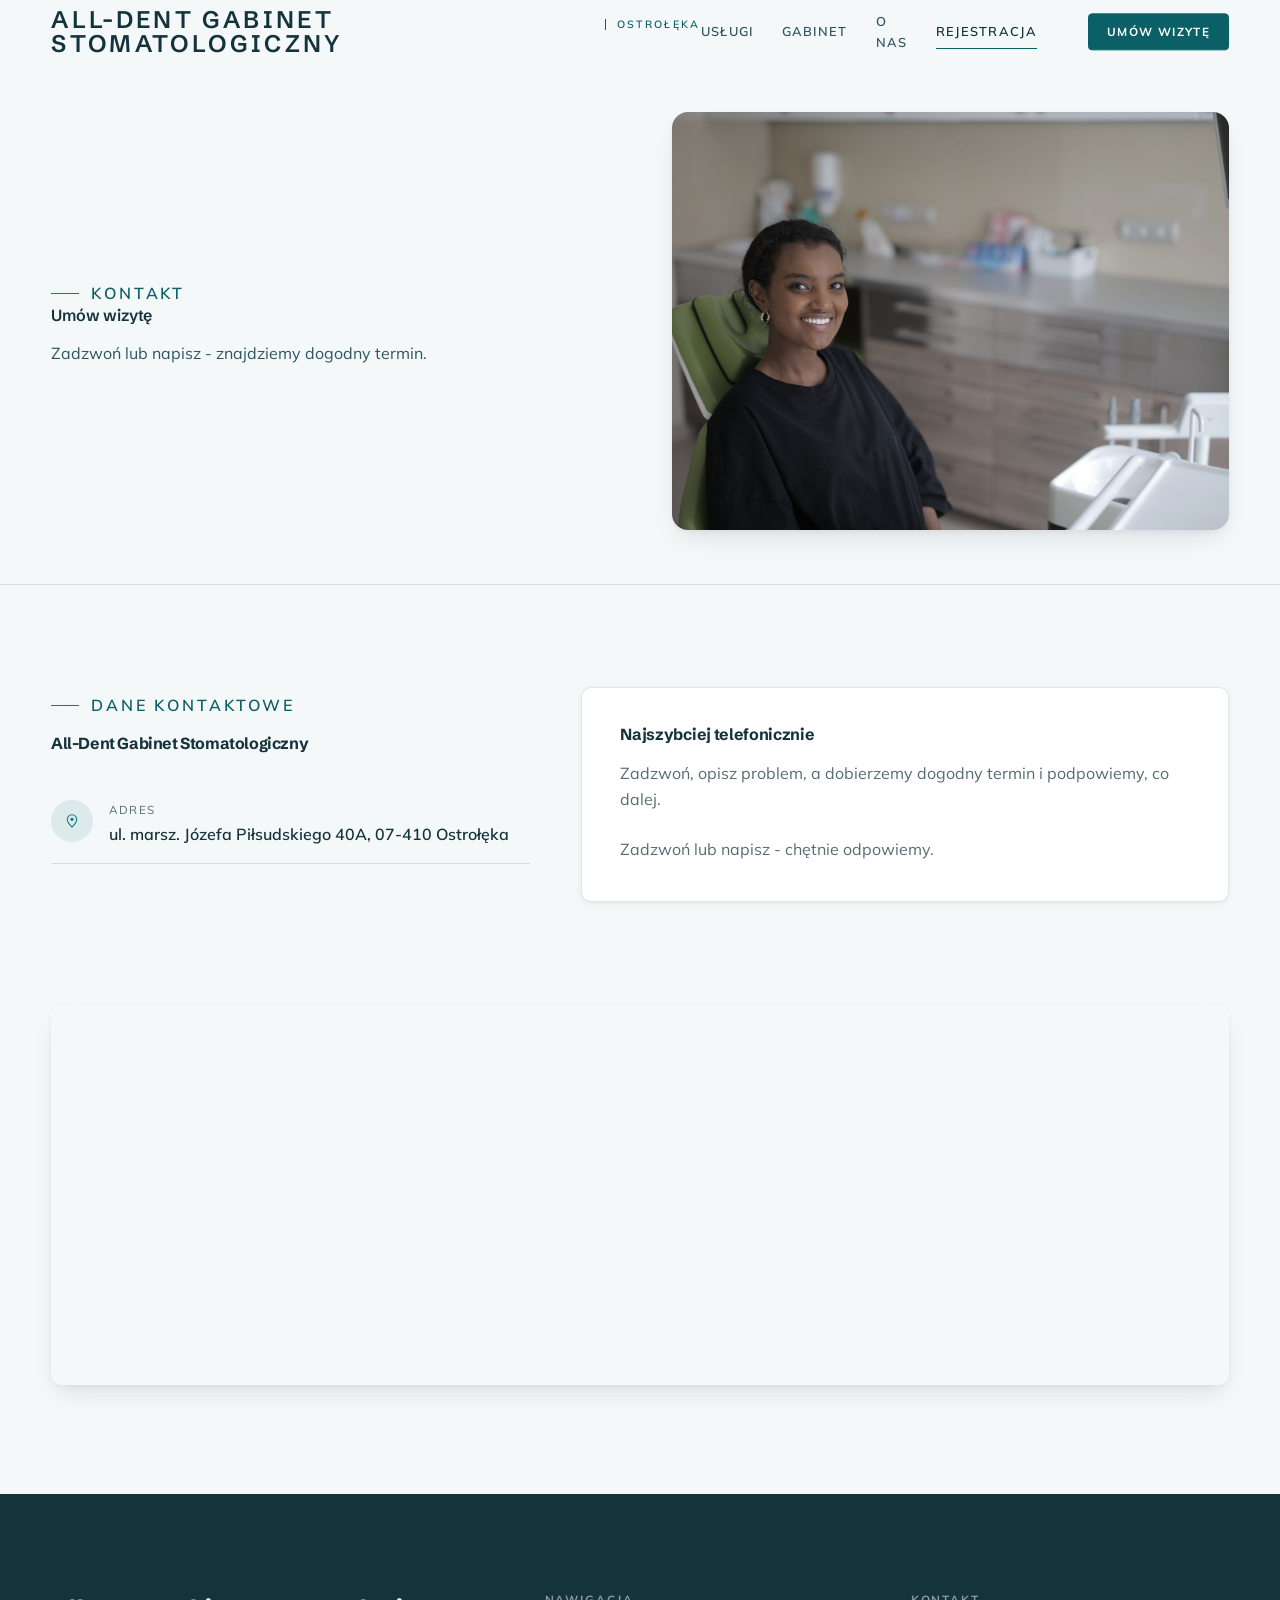
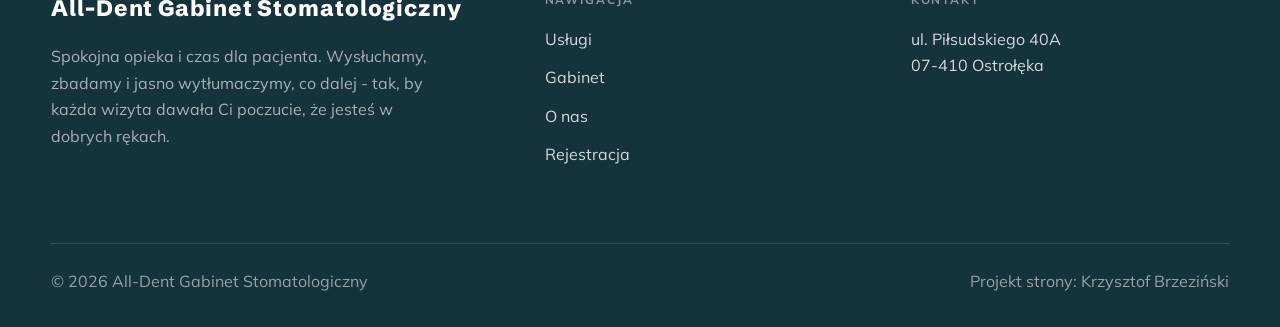
==== kontakt.html @ 3e4795da "Strona demo: cezary-pakula" ====
<!DOCTYPE html>
<html lang="pl">
<head>
<meta charset="UTF-8">
<meta name="viewport" content="width=device-width, initial-scale=1.0">
<title>Kontakt - All-Dent Gabinet Stomatologiczny</title>
<meta name="description" content="Kontakt All-Dent Gabinet Stomatologiczny - Ostrołęka, mazowieckie">
<link rel="preconnect" href="https://fonts.googleapis.com">
<link rel="preconnect" href="https://fonts.gstatic.com" crossorigin>
<link href="https://fonts.googleapis.com/css2?family=Schibsted+Grotesk:wght@500;600;700&family=Mulish:wght@400;500;600;700&display=swap" rel="stylesheet">
<link rel="stylesheet" href="assets/styles.css">
</head>
<body>

<header class="nav">
  <div class="wrap nav-inner">
    <a class="brand" href="index.html"><span class="name">All-Dent Gabinet Stomatologiczny</span><span class="sub">Ostrołęka</span></a>
    <nav class="nav-links">
      <a href="oferta.html">Usługi</a>
      <a href="realizacje.html">Gabinet</a>
      <a href="o-nas.html">O nas</a>
      <a href="kontakt.html" class="active">Rejestracja</a>
      <a href="kontakt.html" class="btn btn-accent">Umów wizytę</a>
    </nav>
    <button class="nav-toggle" aria-label="Menu"><span></span><span></span><span></span></button>
  </div>
</header>

<section class="pagehead pagehead-soft">
  <div class="wrap">
    <figure class="ph-fig reveal"><img src="img/g6.jpg" alt="All-Dent Gabinet Stomatologiczny - Umów wizytę" loading="lazy"></figure>
    <div class="ph-copy reveal">
      <span class="eyebrow">Kontakt</span>
      <h1>Umów wizytę</h1>
      <p>Zadzwoń lub napisz - znajdziemy dogodny termin.</p>
    </div>
  </div>
</section>
<section>
  <div class="wrap contact-grid">
    <div class="reveal">
      <span class="eyebrow">Dane kontaktowe</span>
      <h2 style="margin:var(--space-4) 0 var(--space-6)">All-Dent Gabinet Stomatologiczny</h2>
      <div class="info-list">
        <div class="info-row"><div class="ic"><svg class="ico-pin" width="16" height="16" viewBox="0 0 24 24" fill="none" aria-hidden="true"><path d="M12 21s7-6.1 7-11.5A7 7 0 0 0 5 9.5C5 14.9 12 21 12 21Z" stroke="currentColor" stroke-width="1.6" fill="none"/><circle cx="12" cy="9.5" r="2.4" fill="currentColor"/></svg></div><div><div class="lbl">Adres</div><div class="val">ul. marsz. Józefa Piłsudskiego 40A, 07-410 Ostrołęka</div></div></div>
      </div>
    </div>
    <div class="reveal">
      <div class="form">
        <h3 style="margin-bottom:var(--space-4)">Najszybciej telefonicznie</h3>
        <p class="muted" style="margin-bottom:var(--space-5)">Zadzwoń, opisz problem, a dobierzemy dogodny termin i podpowiemy, co dalej.</p>
        <span style="color:var(--muted)">Zadzwoń lub napisz - chętnie odpowiemy.</span>
      </div>
    </div>
  </div>
</section>
<section style="padding-top:0">
  <div class="wrap reveal">
    <iframe class="map" title="All-Dent Gabinet Stomatologiczny - Ostrołęka" src="https://maps.google.com/maps?q=All-Dent%20Piłsudskiego%2040A%20Ostrołęka&z=15&output=embed" loading="lazy" referrerpolicy="no-referrer-when-downgrade"></iframe>
  </div>
</section>

<footer>
  <div class="wrap">
    <div class="foot-grid">
      <div class="foot-brand">
        <div class="name">All-Dent Gabinet Stomatologiczny</div>
        <p>Spokojna opieka i czas dla pacjenta. Wysłuchamy, zbadamy i jasno wytłumaczymy, co dalej - tak, by każda wizyta dawała Ci poczucie, że jesteś w dobrych rękach.</p>
      </div>
      <div class="foot-col">
        <h4>Nawigacja</h4>
        <a href="oferta.html">Usługi</a>
        <a href="realizacje.html">Gabinet</a>
        <a href="o-nas.html">O nas</a>
        <a href="kontakt.html">Rejestracja</a>
      </div>
      <div class="foot-col">
        <h4>Kontakt</h4>
        <p>ul. Piłsudskiego 40A<br>07-410 Ostrołęka</p>
      </div>
    </div>
    <div class="foot-bot">
      <span>© 2026 All-Dent Gabinet Stomatologiczny</span>
      <span>Projekt strony: Krzysztof Brzeziński</span>
    </div>
  </div>
</footer>
<div class="sticky-reserve"><a class="sr-book" href="kontakt.html">Umów wizytę</a></div>

<script src="assets/main.js"></script>
</body>
</html>
---- assets/styles.css ----
/* ============================================================
   STOLBASZ — premium, architektoniczny B2B fit-out
   Jasna paleta, zero brązu. System wg premium-web-craft.
   Projekt strony: Krzysztof Brzeziński
   ============================================================ */

:root{
  /* PALETA — jasna, architektoniczna, chłodna */
  --paper:#F5F8F9;          /* główne tło */
  --paper-2:#E7EFF1;        /* sekcje alternatywne (chłodny jasny szary) */
  --paper-3:#E7EFF1;        /* delikatne wypełnienia */
  --ink:#15333B;            /* tekst główny — chłodny grafit */
  --ink-soft:#2E545E;       /* nagłówki drugorzędne */
  --muted:#566C72;          /* tekst poboczny */
  --line:rgba(21,51,59,.12);/* hairline */
  --accent:#0F7B83;         /* stonowany petrol-slate — jedyny akcent */
  --accent-d:#0B5F66;
  --accent-soft:rgba(15,123,131,.10);
  --dark:#15333B;           /* sekcje ciemne (stopka/CTA) */

  /* ODSTĘPY — skala 4/8 */
  --space-1:4px; --space-2:8px; --space-3:12px; --space-4:16px; --space-5:24px;
  --space-6:32px; --space-7:48px; --space-8:64px; --space-9:96px; --space-10:128px;

  /* TYPOGRAFIA — fluid clamp() */
  --text-sm:clamp(.82rem,.8rem+.1vw,.9rem);
  --text-base:clamp(1rem,.97rem+.15vw,1.1rem);
  --text-lg:clamp(1.12rem,1.05rem+.3vw,1.3rem);
  --text-h3:clamp(1.2rem,1.1rem+.5vw,1.5rem);
  --text-h2:clamp(1.9rem,1.5rem+1.9vw,2.8rem);
  --text-h1:clamp(2.6rem,1.9rem+3.6vw,4.6rem);

  /* PROMIENIE — architektoniczne, raczej ostre */
  --r-sm:3px; --r-md:6px; --r-lg:10px;

  /* RUCH */
  --ease:cubic-bezier(.25,.46,.45,.94); --dur:.24s;

  /* CIENIE — miękkie, warstwowe */
  --sh-sm:0 1px 2px rgba(16,24,32,.04), 0 2px 8px rgba(16,24,32,.05);
  --sh-md:0 2px 6px rgba(16,24,32,.05), 0 12px 28px -8px rgba(16,24,32,.12);
  --sh-lg:0 6px 14px rgba(16,24,32,.07), 0 26px 56px -18px rgba(16,24,32,.22);

  --hairline:1px solid var(--line);

  --font-display:'Schibsted Grotesk','Inter',sans-serif;
  --font-body:'Mulish',sans-serif;
}

*{box-sizing:border-box;margin:0;padding:0}
html{scroll-behavior:smooth}
body{
  font-family:var(--font-body);
  font-size:var(--text-base);
  line-height:1.65;
  color:var(--ink);
  background:var(--paper);
  -webkit-font-smoothing:antialiased;
  text-rendering:optimizeLegibility;
}
img{max-width:100%;display:block}
a{color:inherit;text-decoration:none}

.wrap{width:min(92%,1180px);margin-inline:auto}
section{padding-block:clamp(52px,6.5vw,96px)}

h1,h2,h3{font-family:var(--font-display);font-weight:700;line-height:1.08;letter-spacing:-.02em;color:var(--ink)}
h1{font-size:var(--text-h1);letter-spacing:-.035em}
h2{font-size:var(--text-h2);letter-spacing:-.025em}
h3{font-size:var(--text-h3)}
p{max-width:65ch}

.eyebrow{
  font-family:var(--font-body);
  font-size:var(--text-sm);
  font-weight:600;
  letter-spacing:.18em;
  text-transform:uppercase;
  color:var(--accent);
  display:inline-flex;align-items:center;gap:var(--space-3);
}
.eyebrow::before{content:"";width:28px;height:1px;background:var(--accent);display:inline-block}

.muted{color:var(--muted)}
.lead{font-size:var(--text-lg);line-height:1.55;color:var(--ink-soft);max-width:50ch}

/* ---------- BUTTONS ---------- */
.btn{
  display:inline-flex;align-items:center;gap:var(--space-2);
  font-weight:600;font-size:var(--text-sm);letter-spacing:.02em;
  padding:var(--space-4) var(--space-6);
  border-radius:var(--r-sm);
  transition:transform var(--dur) var(--ease),box-shadow var(--dur) var(--ease),background var(--dur) var(--ease);
  cursor:pointer;border:1px solid transparent;
}
.btn-accent{background:var(--accent);color:#fff;box-shadow:var(--sh-sm)}
.btn-accent:hover{background:var(--accent-d);transform:translateY(-2px);box-shadow:var(--sh-md)}
.btn-accent:active{transform:translateY(0);box-shadow:var(--sh-sm)}
.btn-ghost{background:transparent;color:var(--ink);border-color:var(--line)}
.btn-ghost:hover{border-color:var(--accent);color:var(--accent);transform:translateY(-2px)}
.btn-light{background:#fff;color:var(--ink);box-shadow:var(--sh-sm)}
.btn-light:hover{transform:translateY(-2px);box-shadow:var(--sh-md)}
.btn .arr{transition:transform var(--dur) var(--ease)}
.btn:hover .arr{transform:translateX(4px)}

/* ---------- NAV ---------- */
.nav{
  position:sticky;top:0;z-index:50;
  background:color-mix(in srgb,var(--paper) 88%,transparent);
  backdrop-filter:saturate(140%) blur(10px);
  border-bottom:var(--hairline);
}
.nav-inner{display:flex;align-items:center;justify-content:space-between;height:72px}
.brand{display:flex;flex-direction:column;line-height:1}
.brand .name{font-family:var(--font-display);font-weight:800;font-size:1.35rem;letter-spacing:.04em}
.brand .sub{font-size:.62rem;letter-spacing:.34em;text-transform:uppercase;color:var(--muted);margin-top:5px}
.nav-links{display:flex;align-items:center;gap:var(--space-6)}
.nav-links a{font-size:var(--text-sm);font-weight:500;color:var(--ink-soft);position:relative;padding-block:4px;transition:color var(--dur) var(--ease)}
.nav-links a::after{content:"";position:absolute;left:0;bottom:0;width:0;height:1.5px;background:var(--accent);transition:width var(--dur) var(--ease)}
.nav-links a:hover,.nav-links a.active{color:var(--ink)}
.nav-links a:hover::after,.nav-links a.active::after{width:100%}
.nav-links .btn{padding:var(--space-2) var(--space-5)}
/* przyciski w nav: właściwy kolor (przebij .nav-links a) + bez podkreślenia */
.nav-links a.btn-accent{color:#fff}
.nav-links a.btn-ghost,.nav-links a.btn-light{color:var(--ink)}
.nav-links a.btn::after{display:none}
.nav-toggle{display:none;background:none;border:none;cursor:pointer;flex-direction:column;gap:5px;padding:8px}
.nav-toggle span{width:24px;height:2px;background:var(--ink);transition:var(--dur)}

/* ---------- HERO (split) ---------- */
.hero{position:relative;overflow:hidden;border-bottom:var(--hairline)}
.hero-grid{display:grid;grid-template-columns:1.05fr .95fr;gap:clamp(24px,4vw,60px);align-items:center;
  padding-block:clamp(36px,4.5vw,64px)}
.hero-copy .eyebrow{margin-bottom:var(--space-5)}
.hero-copy h1{margin-bottom:var(--space-5)}
.hero-copy .lead{margin-bottom:var(--space-7)}
.hero-actions{display:flex;flex-wrap:wrap;gap:var(--space-4)}
.hero-art{position:relative;aspect-ratio:4/3;border-radius:var(--r-lg);overflow:hidden;box-shadow:var(--sh-lg)}
.hero-art img{width:100%;height:100%;object-fit:cover}
.hero-art::after{content:"";position:absolute;inset:0;background:linear-gradient(180deg,transparent 55%,rgba(18,24,28,.28))}
.hero-badge{position:absolute;left:var(--space-5);bottom:var(--space-5);z-index:2;
  background:rgba(252,252,251,.94);backdrop-filter:blur(4px);
  border-radius:var(--r-md);padding:var(--space-4) var(--space-5);box-shadow:var(--sh-md);max-width:78%}
.hero-badge strong{display:block;font-family:var(--font-display);font-size:1rem;letter-spacing:-.01em}
.hero-badge span{font-size:var(--text-sm);color:var(--muted)}

/* ---------- HERO duży / kinowy (strona główna) ---------- */
.hero-cine{position:relative;min-height:clamp(560px,82vh,840px);min-height:clamp(560px,82svh,840px);display:flex;align-items:center;overflow:hidden;border-bottom:var(--hairline)}
.hero-cine>img{position:absolute;inset:0;width:100%;height:100%;object-fit:cover;z-index:0}
.hero-cine::after{content:"";position:absolute;inset:0;z-index:1;
  background:linear-gradient(95deg,rgba(13,18,23,.86) 0%,rgba(13,18,23,.64) 32%,rgba(13,18,23,.24) 62%,rgba(13,18,23,.04) 100%)}
.hero-cine .wrap{position:relative;z-index:2;padding-block:var(--space-8)}
.hero-cine .hero-copy{max-width:660px}
.hero-cine .eyebrow{color:#fff;margin-bottom:var(--space-5)}
.hero-cine .eyebrow::before{background:#fff}
.hero-cine h1{color:#fff;margin-bottom:var(--space-5);font-size:clamp(2.9rem,2rem+4.4vw,5.2rem)}
.hero-cine .lead{color:rgba(255,255,255,.92);max-width:48ch;margin-bottom:var(--space-7)}
.hero-cine .hero-actions{display:flex;flex-wrap:wrap;gap:var(--space-4)}
@media(max-width:680px){
  .hero-cine{min-height:clamp(520px,76vh,640px);min-height:clamp(520px,76svh,640px);align-items:flex-end}
  .hero-cine::after{background:linear-gradient(0deg,rgba(13,18,23,.9) 6%,rgba(13,18,23,.45) 55%,rgba(13,18,23,.25) 100%)}
  .hero-cine .wrap{padding-bottom:var(--space-9)}
}

/* full-bleed hero variant (podstrony) */
.pagehead{position:relative;min-height:46vh;min-height:46svh;display:flex;align-items:flex-end;overflow:hidden;border-bottom:var(--hairline)}
.pagehead img{position:absolute;inset:0;width:100%;height:100%;object-fit:cover}
.pagehead::after{content:"";position:absolute;inset:0;background:linear-gradient(180deg,rgba(18,24,28,.25),rgba(18,24,28,.62))}
.pagehead .wrap{position:relative;z-index:2;padding-block:var(--space-9);color:#fff}
.pagehead h1{color:#fff;max-width:18ch}
.pagehead .eyebrow{color:#fff}
.pagehead .eyebrow::before{background:#fff}
.pagehead p{color:rgba(255,255,255,.86);margin-top:var(--space-4);max-width:54ch}

/* ---------- STRIP (pasek skrótów / liczby) ---------- */
.strip{background:var(--dark);color:#fff}
.strip .wrap{display:grid;grid-template-columns:repeat(4,1fr);gap:var(--space-6);padding-block:var(--space-8)}
.strip .item .k{font-family:var(--font-display);font-size:clamp(1.6rem,1.2rem+1.4vw,2.4rem);font-weight:800;letter-spacing:-.02em;color:#fff}
.strip .item .v{font-size:var(--text-sm);color:rgba(255,255,255,.66);margin-top:var(--space-2);line-height:1.45}
.strip .item{border-left:2px solid var(--accent);padding-left:var(--space-5)}

/* ---------- SECTION HEAD ---------- */
.head{max-width:48rem;margin-bottom:var(--space-8)}
.head.center{margin-inline:auto;text-align:center}
.head .eyebrow{margin-bottom:var(--space-4)}
.head h2{margin-bottom:var(--space-4)}
.head p{color:var(--muted);font-size:var(--text-lg);line-height:1.55}
.head.center p{margin-inline:auto}

/* ---------- INTRO SPLIT ---------- */
.split{display:grid;grid-template-columns:.92fr 1.08fr;gap:clamp(28px,5vw,80px);align-items:center}
.split.rev{grid-template-columns:1.08fr .92fr}
.split.rev .split-art{order:-1}
.split-art{position:relative;aspect-ratio:5/4;border-radius:var(--r-lg);overflow:hidden;box-shadow:var(--sh-lg)}
.split-art img{width:100%;height:100%;object-fit:cover}
.split-copy h2{margin-bottom:var(--space-5)}
.split-copy p+p{margin-top:var(--space-4)}
.split-copy .btn{margin-top:var(--space-6)}

/* ---------- SERVICES (zakres) ---------- */
.svc-grid{display:grid;grid-template-columns:repeat(auto-fit,minmax(280px,1fr));gap:var(--space-5)}
.svc{background:#fff;border:var(--hairline);border-radius:var(--r-md);padding:var(--space-7) var(--space-6);
  transition:transform var(--dur) var(--ease),box-shadow var(--dur) var(--ease),border-color var(--dur) var(--ease);
  position:relative;overflow:hidden}
.svc::before{content:"";position:absolute;left:0;top:0;width:3px;height:0;background:var(--accent);transition:height var(--dur) var(--ease)}
.svc:hover{transform:translateY(-4px);box-shadow:var(--sh-md);border-color:transparent}
.svc:hover::before{height:100%}
.svc .ic{font-family:var(--font-display);font-size:.8rem;font-weight:700;letter-spacing:.12em;color:var(--accent);margin-bottom:var(--space-4)}
.svc h3{margin-bottom:var(--space-3);font-size:1.22rem}
.svc p{color:var(--muted);font-size:var(--text-base);line-height:1.6}

/* big detailed service rows */
.svc-row{display:grid;grid-template-columns:.8fr 1.2fr;gap:clamp(20px,4vw,60px);align-items:center;padding-block:var(--space-8)}
.svc-row+.svc-row{border-top:var(--hairline)}
.svc-row.rev{grid-template-columns:1.2fr .8fr}
.svc-row.rev .svc-row-art{order:-1}
.svc-row-art{aspect-ratio:4/3;border-radius:var(--r-md);overflow:hidden;box-shadow:var(--sh-md)}
.svc-row-art img{width:100%;height:100%;object-fit:cover}
.svc-row h3{font-size:1.5rem;margin-bottom:var(--space-4)}
.svc-row .num{font-family:var(--font-display);font-size:.85rem;font-weight:700;letter-spacing:.14em;color:var(--accent);display:block;margin-bottom:var(--space-3)}
.svc-row ul{list-style:none;margin-top:var(--space-4);display:flex;flex-direction:column;gap:var(--space-2)}
.svc-row li{position:relative;padding-left:var(--space-5);color:var(--muted);font-size:var(--text-base)}
.svc-row li::before{content:"";position:absolute;left:0;top:.62em;width:8px;height:1px;background:var(--accent)}

/* ---------- GALLERY (realizacje) ---------- */
.gallery{display:grid;grid-template-columns:repeat(12,1fr);gap:var(--space-4);grid-auto-rows:200px}
/* GALERIA MASONRY — pionowe zdjęcia (portrety beauty/wellness) bez przycinania: kolumny, height auto */
.gallery-masonry{column-count:3;column-gap:var(--space-4)}
@media(max-width:900px){.gallery-masonry{column-count:2}}
@media(max-width:560px){.gallery-masonry{column-count:1}}
.gallery-masonry .m-tile{break-inside:avoid;margin:0 0 var(--space-4);padding:0;position:relative;overflow:hidden;border-radius:var(--r-md);border:1px solid var(--line)}
.gallery-masonry .m-tile img{width:100%;height:auto;display:block}
.gallery-masonry .m-tile .cap{position:absolute;left:0;right:0;bottom:0;padding:var(--space-4);color:#fff;background:linear-gradient(0deg,rgba(0,0,0,.55),transparent);font-size:var(--text-sm)}
.gallery-masonry .m-tile .cap small{display:block;font-weight:400;opacity:.78;letter-spacing:.04em;text-transform:uppercase;font-size:.66rem;margin-top:3px}
.tile{position:relative;overflow:hidden;border-radius:var(--r-md);box-shadow:var(--sh-sm);
  transition:transform var(--dur) var(--ease),box-shadow var(--dur) var(--ease)}
.tile img{width:100%;height:100%;object-fit:cover;transition:transform .6s var(--ease)}
.tile:hover{box-shadow:var(--sh-md)}
.tile:hover img{transform:scale(1.05)}
.tile .cap{position:absolute;left:0;right:0;bottom:0;padding:var(--space-5) var(--space-4) var(--space-4);
  background:linear-gradient(transparent,rgba(18,24,28,.78));color:#fff;
  font-size:var(--text-sm);font-weight:600;letter-spacing:.01em;
  opacity:0;transform:translateY(8px);transition:var(--dur) var(--ease)}
.tile:hover .cap{opacity:1;transform:translateY(0)}
.tile .cap small{display:block;font-weight:400;opacity:.78;letter-spacing:.04em;text-transform:uppercase;font-size:.66rem;margin-top:3px}
/* bento spans */
.t-wide{grid-column:span 6}
.t-tall{grid-column:span 6;grid-row:span 2}
.t-std{grid-column:span 6}
.t-third{grid-column:span 4}
.t-two3{grid-column:span 8}

/* ---------- TRUST / WIARYGODNOŚĆ ---------- */
.trust{background:var(--paper-2)}
.trust-grid{display:grid;grid-template-columns:repeat(auto-fit,minmax(240px,1fr));gap:var(--space-5);margin-top:var(--space-7)}
.trust-card{background:#fff;border-radius:var(--r-md);padding:var(--space-7) var(--space-6);box-shadow:var(--sh-sm);border-top:3px solid var(--accent)}
.trust-card .big{font-family:var(--font-display);font-size:clamp(1.8rem,1.3rem+1.6vw,2.6rem);font-weight:800;letter-spacing:-.02em;color:var(--ink);line-height:1}
.trust-card h3{font-size:1.12rem;margin:var(--space-3) 0 var(--space-2)}
.trust-card p{color:var(--muted);font-size:var(--text-base);line-height:1.55}

/* ---------- CTA band ---------- */
.cta{background:var(--dark);color:#fff;position:relative;overflow:hidden}
.cta .wrap{display:grid;grid-template-columns:1.4fr .6fr;gap:var(--space-7);align-items:center;position:relative;z-index:2}
.cta h2{color:#fff;max-width:20ch}
.cta p{color:rgba(255,255,255,.74);margin-top:var(--space-4)}
.cta-actions{display:flex;flex-direction:column;gap:var(--space-3);align-items:flex-start}
.cta::before{content:"";position:absolute;right:-80px;top:-80px;width:360px;height:360px;border-radius:50%;
  background:radial-gradient(circle,var(--accent-soft),transparent 70%)}

/* ---------- CONTACT ---------- */
.contact-grid{display:grid;grid-template-columns:.85fr 1.15fr;gap:clamp(28px,4vw,56px);align-items:start}
.info-list{display:flex;flex-direction:column;gap:var(--space-2)}
.info-row{display:flex;gap:var(--space-4);align-items:flex-start;padding-block:var(--space-4);border-bottom:var(--hairline)}
.info-row .ic{flex:none;width:42px;height:42px;display:grid;place-items:center;border-radius:50%;
  background:var(--accent-soft);color:var(--accent);font-size:1.05rem}
.info-row .lbl{font-size:.72rem;letter-spacing:.14em;text-transform:uppercase;color:var(--muted)}
.info-row .val{font-weight:600;font-size:var(--text-base);margin-top:2px}
.info-row a.val:hover{color:var(--accent)}
.map{border:none;border-radius:var(--r-lg);box-shadow:var(--sh-md);width:100%;height:100%;min-height:380px;filter:grayscale(.2) contrast(1.02)}
.form{background:#fff;border:var(--hairline);border-radius:var(--r-lg);padding:clamp(24px,3vw,40px);box-shadow:var(--sh-sm)}
.form .fld{margin-bottom:var(--space-5)}
.form label{display:block;font-size:var(--text-sm);font-weight:600;margin-bottom:var(--space-2)}
.form input,.form textarea{width:100%;font-family:inherit;font-size:var(--text-base);color:var(--ink);
  padding:var(--space-4);border:var(--hairline);border-radius:var(--r-sm);background:var(--paper);transition:border-color var(--dur)}
.form input:focus,.form textarea:focus{outline:none;border-color:var(--accent);background:#fff}
.form textarea{resize:vertical;min-height:120px}
.form .note{font-size:var(--text-sm);color:var(--muted);margin-top:var(--space-3)}

/* ---------- FOOTER ---------- */
footer{background:var(--dark);color:#fff;padding-block:var(--space-9) var(--space-6)}
.foot-grid{display:grid;grid-template-columns:1.4fr 1fr 1fr;gap:var(--space-7);margin-bottom:var(--space-8)}
.foot-brand .name{font-family:var(--font-display);font-weight:800;font-size:1.4rem;letter-spacing:.04em}
.foot-brand p{color:rgba(255,255,255,.62);margin-top:var(--space-4);font-size:var(--text-base);max-width:38ch}
.foot-col h4{font-size:.74rem;letter-spacing:.16em;text-transform:uppercase;color:rgba(255,255,255,.5);margin-bottom:var(--space-4)}
.foot-col a,.foot-col p{display:block;color:rgba(255,255,255,.82);font-size:var(--text-base);margin-bottom:var(--space-3)}
.foot-col a:hover{color:#fff}
.foot-bot{border-top:1px solid rgba(255,255,255,.12);padding-top:var(--space-5);display:flex;justify-content:space-between;flex-wrap:wrap;gap:var(--space-3);
  font-size:var(--text-sm);color:rgba(255,255,255,.55)}
.foot-bot a:hover{color:#fff}

/* ---------- REVEAL ---------- */
.reveal{opacity:0;transform:translateY(22px);transition:opacity .6s var(--ease),transform .6s var(--ease)}
.reveal.in{opacity:1;transform:none}

/* ---------- RESPONSIVE ---------- */
@media(max-width:920px){
  .hero-grid,.split,.split.rev,.svc-row,.svc-row.rev,.cta .wrap,.contact-grid,.foot-grid{grid-template-columns:1fr}
  .split.rev .split-art,.svc-row.rev .svc-row-art{order:0}
  .hero-art{aspect-ratio:16/10;max-height:420px}
  .strip .wrap{grid-template-columns:repeat(2,1fr);gap:var(--space-7)}
  .gallery{grid-auto-rows:180px}
  .t-wide,.t-tall,.t-std,.t-third,.t-two3{grid-column:span 6}
  .t-tall{grid-row:span 1}
  .cta-actions{flex-direction:row;flex-wrap:wrap}
  .foot-grid{gap:var(--space-6)}
}
@media(max-width:680px){
  .nav-links{position:fixed;inset:72px 0 auto 0;background:var(--paper);flex-direction:column;align-items:stretch;
    gap:0;padding:var(--space-4) 6%;border-bottom:var(--hairline);box-shadow:var(--sh-md);
    transform:translateY(-120%);transition:transform var(--dur) var(--ease)}
  .nav-links.open{transform:translateY(0)}
  .nav-links a{padding-block:var(--space-4);border-bottom:var(--hairline)}
  .nav-links .btn{margin-top:var(--space-3);justify-content:center}
  .nav-toggle{display:flex}
  .strip .wrap{grid-template-columns:1fr}
  .gallery{grid-template-columns:repeat(6,1fr)}
  .foot-grid{grid-template-columns:1fr}
}
@media(prefers-reduced-motion:reduce){
  *{animation-duration:.01ms!important;transition:none!important}
  .reveal{opacity:1!important;transform:none!important}
  html{scroll-behavior:auto}
}

/* ============================================================
   PREMIUM LAYER — destylat deep-researchu branż (anty-AI, spokój).
   Zmienne STOLBASZ (--accent/--ink/--paper/--line/--dark). Ruch ledwo
   zauważalny, krzywa cubic-bezier(.16,.84,.44,1); prefers-reduced-motion
   pokryte blanketem wyżej. Karty hairline zamiast cieni = #1 sygnał „nie-AI".
   ============================================================ */

/* więcej oddechu między sekcjami (liderzy: 110-130px) */
section{padding-block:clamp(64px,8vw,128px)}

/* 1) Aksamitny reveal — dłuższa, miękka krzywa zamiast „skoku" */
.reveal{transition:opacity .9s cubic-bezier(.16,.84,.44,1),transform .9s cubic-bezier(.16,.84,.44,1);will-change:opacity,transform}
/* stagger TYLKO w galerii (tam pozycja = porządek dzieci) */
.gallery .reveal:nth-child(2){transition-delay:.07s}
.gallery .reveal:nth-child(3){transition-delay:.14s}
.gallery .reveal:nth-child(4){transition-delay:.21s}
.gallery .reveal:nth-child(5){transition-delay:.28s}
.gallery .reveal:nth-child(6){transition-delay:.35s}

/* 2) Hero STATYCZNY na .hero-cine — Ken Burns CAŁKIEM WYŁĄCZONY 26.06 (3. zgłoszenie Szymona).
   GENEZA: animowanie scale na <img> hero z teksturami (cegły/framugi) re-samplinguje obraz
   klatka po klatce → na części ekranów drobne drganie/shimmer = „heroshot się trzęsie".
   translateY usunięto wcześniej, scale-only + will-change/GPU NIE wystarczyły do GWARANCJI gładkości.
   Krzysztof zażądał pewności („make sure, że błąd się nie pojawi") > efekt. Zero animacji = 0% drgania.
   Delikatny zoom zostaje TYLKO w pełnoekranowych hero gastro/studio (hg-bg/hs-bg — tło, inny
   mechanizm, chwalone, nigdy nie zgłaszane). NIE wracać do KB na .hero-cine bez realnego testu
   na sprzęcie klienta — to ryzyko regresji „trzęsienia”. */
/* BEZPIECZNY "wow" na hero = jednorazowy FADE-IN (opacity), nie zoom.
   opacity nie dotyka bitmapy → gładkie na KAŻDYM zdjęciu/ekranie/GPU, zero ryzyka migotania.
   Geometryczny ruch (scale/translate) na .hero-cine jest ZAKAZANY (bramka pilnuje). */
@keyframes heroFade{from{opacity:0}to{opacity:1}}
.hero-cine>img{transform:none;animation:heroFade 1.1s ease-out both}

/* 3) Akcentowy hairline pod nagłówkiem sekcji, który „rysuje się" przy wejściu */
.head h2{position:relative;padding-bottom:18px}
.head h2::after{content:"";position:absolute;left:0;bottom:0;height:1px;width:0;background:var(--accent);transition:width 1s cubic-bezier(.16,.84,.44,1) .15s}
.head.center h2::after{left:50%;transform:translateX(-50%)}
.head.reveal.in h2::after,.head.center.reveal.in h2::after{width:54px}

/* 4) Karty HAIRLINE zamiast cieni/zaokrągleń (najmocniejszy anty-AI detal) */
.svc{background:transparent;border:1px solid var(--line);border-radius:var(--r-sm);box-shadow:none}
.svc:hover{box-shadow:none;border-color:var(--accent);transform:translateY(-3px)}
.trust-card{background:transparent;box-shadow:none;border:1px solid var(--line);border-top:2px solid var(--accent);border-radius:var(--r-sm)}
.tile{box-shadow:none;border-radius:var(--r-sm)}
.tile:hover{box-shadow:none}

/* 5) Sticky-nav kondensuje się po przewinięciu (sygnał dopracowania) */
.nav{transition:box-shadow .4s ease,background .4s ease}
.nav.is-stuck{box-shadow:0 1px 0 var(--line),0 14px 30px -24px rgba(0,0,0,.45)}
.nav-inner{transition:height .35s var(--ease)}
.nav.is-stuck .nav-inner{height:60px}

/* 6) MANIFESTO — pełnoekranowy cytat-bohater (zastępuje generyczne „Dlaczego my") */
.manifesto{background:var(--paper-2);text-align:center}
.manifesto .wrap{max-width:60rem}
.manifesto p{font-family:var(--font-display);font-style:italic;font-size:clamp(1.6rem,1rem+2.4vw,2.8rem);line-height:1.32;color:var(--ink-soft);margin-inline:auto;max-width:26ch;position:relative;padding-top:var(--space-8)}
.manifesto p::before{content:"";position:absolute;top:0;left:50%;transform:translateX(-50%);width:54px;height:1px;background:var(--accent)}
.manifesto p span{color:var(--accent);font-style:italic}

/* 7) GATEWAYS — 3 duże bramy-zdjęcia (zamiast paska menu usług) */
.gateways{display:grid;grid-template-columns:repeat(3,1fr);gap:var(--space-4)}
.gateway{position:relative;aspect-ratio:3/4;overflow:hidden;border-radius:var(--r-sm);display:block}
.gateway img{width:100%;height:100%;object-fit:cover;transition:transform .8s var(--ease),filter .5s var(--ease)}
.gateway::after{content:"";position:absolute;inset:0;background:linear-gradient(180deg,transparent 38%,rgba(18,24,28,.74))}
.gateway:hover img{transform:scale(1.05);filter:brightness(1.05)}
.gateway .g-ttl{position:absolute;left:0;right:0;bottom:0;z-index:2;padding:var(--space-6) var(--space-5);color:#fff;font-family:var(--font-display);font-size:1.45rem;letter-spacing:-.01em;line-height:1.15}
.gateway .g-ttl small{display:block;font-family:var(--font-body);font-size:var(--text-sm);font-weight:400;opacity:.82;letter-spacing:.03em;margin-top:5px}
@media(max-width:760px){.gateways{grid-template-columns:1fr}.gateway{aspect-ratio:16/10}}

/* 8) LOGO klienta w nagłówku (gdy podane --logo) */
/* 52px domyślnie (feedback Bartka 06.07.2026: 40px ginęło, uwaga padła 3x; ~56px sprawdzone na żywym demie anna-borowiec-makeup) */
.brand-logo{height:52px;width:auto;max-width:240px;object-fit:contain;display:block}
.nav.is-stuck .brand-logo{height:44px}
@media(max-width:680px){.brand-logo{height:40px}}

/* === rodzina: klinika === */
/* ============================================================
   RODZINA: KLINIKA (dentysta / gabinet medyczny / weterynarz / fizjoterapia)
   Doklejane NA WIERZCH base.css. Skin gabinet (Schibsted Grotesk + kliniczny teal).
   Filozofia: ZAUFANIE + SPOKÓJ + "Umów wizytę". Anty-lęk, czysto, miękko (nie szpital).
   Tokeny TYLKO istniejące (--paper/--paper-2/--accent/--line/--ink/--sh-md/--r-lg).
   ============================================================ */

/* --- Miększe karty (anty-szpital, przyjazność) --- */
.svc,.trust-card,.tile,.gateway,.split-art,.svc-row-art{border-radius:var(--r-lg)}

/* --- PROCES WIZYTY (reskin proces-line: kropki teal, spokojnie) --- */
.proces.klinika{background:var(--paper-2)}
.proces.klinika .pno{color:var(--accent)}
.proces.klinika .proces-line li::after{background:var(--accent);box-shadow:0 0 0 4px var(--paper-2)}

/* --- ZESPÓŁ / LEKARZE (renderowane TYLKO z realnych danych z reconu; domyślnie sekcji brak) --- */
.zespol-grid{display:grid;grid-template-columns:repeat(auto-fit,minmax(15rem,1fr));gap:var(--space-6)}
.doc{margin:0;background:var(--paper);border:1px solid var(--line);border-radius:var(--r-lg);overflow:hidden;
  transition:transform .28s var(--ease),box-shadow .28s var(--ease)}
.doc:hover{transform:translateY(-4px);box-shadow:var(--sh-md)}
.doc-photo{aspect-ratio:4/5;overflow:hidden;background:var(--paper-2)}
.doc-photo img{width:100%;height:100%;object-fit:cover}
.doc figcaption{padding:var(--space-5)}
.doc-role{display:inline-block;font-size:.72rem;font-weight:700;letter-spacing:.12em;text-transform:uppercase;
  color:var(--accent);margin-bottom:var(--space-2)}
.doc-name{font-family:var(--font-display);font-size:1.12rem;margin-bottom:var(--space-2);line-height:1.2}
.doc-bio{color:var(--muted);font-size:var(--text-sm);line-height:1.55}

/* --- STICKY "Umów wizytę" (mobile) --- */
.sticky-reserve{display:none}
@media(max-width:820px){
  .sticky-reserve{display:flex;position:fixed;left:0;right:0;bottom:0;z-index:90;
    background:var(--line);box-shadow:0 -6px 20px -10px rgba(0,0,0,.4)}
  .sticky-reserve a{padding:15px 8px;text-align:center;font-weight:700;font-size:.95rem;letter-spacing:.01em}
  .sr-book{flex:1;background:var(--accent);color:#fff}
  .sr-call{width:60px;background:var(--paper);color:var(--ink);font-size:1.15rem;border-left:1px solid var(--line)}
  body{padding-bottom:56px}
}

/* ============================================================
   FAZA 3 - OSOBNY UKŁAD KLINIKA (research wf_f24cecd3 + krytyka z POLICZONYM WCAG). Doklejane na wierzch.
   Tożsamość: SPOKÓJ + ZAUFANIE MEDYCZNE + ANTY-LĘK. Jasno, czysto, profesjonalnie, ludzie z twarzami.
   ============================================================ */

/* --- P1 KONTRAST (krytyk policzył: --accent #0F7B83 jako mały tekst na paper-2 = 4.31 FAIL): mały tekst akcentowy -> accent-d (6.3-7.4). --muted naprawiony w skin.py. --- */
.eyebrow{color:var(--accent-d)}                       /* było --accent (4.31 na paper-2) */
.proces.klinika .pno{color:var(--accent-d)}
.doc-role{color:var(--accent-d)}

/* === HERO KLINIKA: jasny editorial split, zdjęcie OPRAWIONE (img PIERWSZE dziecko = blur-guard + mobilny stack), STATYCZNE === */
.hero-klinika{display:grid;grid-template-columns:1fr 1fr;gap:clamp(2rem,5vw,4.5rem);align-items:center;
  max-width:78rem;margin-inline:auto;background:var(--paper);
  padding:clamp(6rem,11svh,8.5rem) clamp(1.4rem,5vw,3.5rem) clamp(3rem,7vh,5rem)}
.hk-photo{order:2;width:100%;aspect-ratio:4/5;object-fit:cover;border-radius:16px;box-shadow:var(--sh-lg);background:var(--paper-2);display:block}
.hk-panel{order:-1;display:flex;flex-direction:column}     /* copy z lewej (panel order -1), zdjęcie z prawej */
.hk-title{font-family:var(--font-display);font-weight:600;line-height:1.07;letter-spacing:-.01em;
  font-size:clamp(2.1rem,1.6rem+2.2vw,3.4rem);color:var(--ink);margin:var(--space-4) 0 var(--space-4)}
.hk-lead{color:var(--ink-soft);font-size:var(--text-lg);line-height:1.6;max-width:44ch;margin-bottom:var(--space-6)}
.hk-actions{display:flex;flex-wrap:wrap;gap:var(--space-3)}
.hk-rating{margin-top:var(--space-5);color:var(--ink-soft);font-weight:600;font-size:var(--text-sm);font-variant-numeric:tabular-nums}
@media(max-width:860px){
  .hero-klinika{grid-template-columns:1fr;padding-top:clamp(5.5rem,11svh,7rem)}
  .hk-photo{order:-1;aspect-ratio:5/4}                     /* zdjęcie na górze (mobile); panel pod */
  .hk-panel{order:0}
}

/* === KOMFORT-BAR: zawsze-obecny ton anty-lęk; WŁASNY layout (kolumny z kreską-akcentem u góry), nie chipy jak promise-bar === */
.komfort-bar{background:var(--paper-2);border-block:1px solid var(--line);padding-block:0}
.komfort-bar .wrap{padding-block:var(--space-6)}
.kb-row{list-style:none;margin:0;padding:0;display:grid;grid-template-columns:repeat(auto-fit,minmax(13rem,1fr));gap:clamp(1rem,3vw,2.4rem)}
.kb-row li{display:flex;flex-direction:column;gap:.6rem;padding-top:var(--space-3);border-top:2px solid var(--accent);
  font-family:var(--font-display);font-weight:600;font-size:var(--text-base);color:var(--ink)}
.kb-tick{display:none}

/* === TRUST-BAND KLINIKA (gated): cyfry INK + akredytacje MONOCHROM (zakaz accent-na-tincie) === */
.trust-band-klinika{background:var(--paper);border-bottom:1px solid var(--line)}
.trust-band-klinika .wrap{display:flex;flex-wrap:wrap;align-items:center;justify-content:center;gap:clamp(1rem,3vw,2.6rem);padding-block:var(--space-7)}
.kt-stats{display:flex;flex-wrap:wrap;gap:clamp(1rem,3vw,2.6rem)}
.kt-stat{display:flex;flex-direction:column;align-items:center;text-align:center}
.kt-num{font-family:var(--font-display);font-weight:700;font-size:clamp(1.9rem,3vw,2.6rem);line-height:1;color:var(--ink);font-variant-numeric:tabular-nums}
.kt-lab{font-size:.74rem;text-transform:uppercase;letter-spacing:.08em;color:var(--muted);margin-top:.3rem}
.kt-google{font-weight:700;color:var(--ink);font-size:var(--text-base);background:var(--paper-2);border:var(--hairline);border-radius:999px;padding:.5rem 1.1rem;font-variant-numeric:tabular-nums}
.kt-akred{list-style:none;display:flex;flex-wrap:wrap;gap:var(--space-3);margin:0;padding:0}
.kt-akred li{font-family:var(--font-display);font-weight:600;text-transform:uppercase;letter-spacing:.06em;font-size:.78rem;
  color:var(--ink-soft);border:1px solid var(--line);border-radius:var(--r-sm);padding:.45rem .9rem;background:var(--paper)}

/* === FAQ (gated): akordeon rozbrajajacy obawy === */
.faq-list{max-width:48rem;margin:var(--space-8) auto 0;display:flex;flex-direction:column;gap:var(--space-3)}
.faq-item{border:1px solid var(--line);border-radius:var(--r-md);background:var(--paper);padding:var(--space-4) var(--space-5)}
.faq-item summary{font-family:var(--font-display);font-weight:600;color:var(--ink);cursor:pointer;list-style:none;display:flex;justify-content:space-between;gap:1rem}
.faq-item summary::after{content:"+";color:var(--accent-d);font-weight:700;font-size:1.2rem;line-height:1}
.faq-item[open] summary::after{content:"-"}
.faq-item p{color:var(--ink-soft);font-size:var(--text-base);line-height:1.6;margin:var(--space-3) 0 0}

/* === PAGEHEAD JASNY (kopia dla klinika - klinika.css nie dziedziczy wellness.css) === */
.pagehead-soft{min-height:0;overflow:visible;background:var(--paper);border-bottom:1px solid var(--line);
  padding-top:clamp(7rem,12vh,9.5rem);padding-bottom:clamp(2.5rem,6vh,4.5rem);display:block}
.pagehead-soft::after{display:none}
.pagehead-soft .wrap{position:relative;z-index:1;display:grid;grid-template-columns:1fr 1fr;gap:clamp(2rem,5vw,4.5rem);align-items:center;color:var(--ink);padding-block:0}
.pagehead-soft h1{color:var(--ink);font-family:var(--font-display);font-weight:600;letter-spacing:-.01em;max-width:16ch}
.pagehead-soft .eyebrow{color:var(--accent-d)}
.pagehead-soft .eyebrow::before{background:var(--accent)}
.pagehead-soft p{color:var(--ink-soft);margin-top:var(--space-4);max-width:46ch}
.pagehead-soft .ph-fig{margin:0;aspect-ratio:4/3;border-radius:16px;overflow:hidden;box-shadow:var(--sh-md)}
.pagehead-soft .ph-fig img{width:100%;height:100%;object-fit:cover}
.pagehead-soft .ph-copy{order:-1}
@media(max-width:860px){.pagehead-soft .wrap{grid-template-columns:1fr}.pagehead-soft .ph-copy{order:0}.pagehead-soft .ph-fig{aspect-ratio:16/10}}

/* === PROCES KLINIKA: WŁASNY pionowy timeline (spokojny „krok po kroku" - inny niż poziomy fachowcy/auto/dom; .proces-line nie był stylowany dla klinika) === */
.proces.klinika .proces-line{list-style:none;margin:var(--space-8) auto 0;padding:0;max-width:46rem;display:flex;flex-direction:column;gap:var(--space-6)}
.proces.klinika .proces-line li{position:relative;padding-left:var(--space-8);text-align:left}
.proces.klinika .proces-line li::before{content:"";position:absolute;left:14px;top:6px;bottom:calc(-1 * var(--space-6));width:2px;background:var(--line)}
.proces.klinika .proces-line li:last-child::before{display:none}
.proces.klinika .proces-line li::after{content:"";position:absolute;left:8px;top:5px;width:14px;height:14px;border-radius:50%;background:var(--accent);box-shadow:0 0 0 4px var(--paper-2)}
.proces.klinika .proces-line .pno{display:block;font-family:var(--font-display);font-weight:700;font-size:1rem;color:var(--accent-d);font-variant-numeric:tabular-nums;text-align:left;margin:0}
.proces.klinika .proces-line h3{font-family:var(--font-display);font-size:1.15rem;margin:.15rem 0 .3rem;text-align:left}
.proces.klinika .proces-line p{color:var(--ink-soft);font-size:var(--text-base);line-height:1.55;max-width:44ch;text-align:left;margin-inline:0}

/* === OPINIE (gated) - karty (klinika.css nie dziedziczy fachowcy.css gdzie te klasy żyją) === */
.opinie-grid{display:grid;grid-template-columns:repeat(auto-fit,minmax(16rem,1fr));gap:var(--space-6);margin-top:var(--space-8)}
.op-card{margin:0;background:var(--paper);border:1px solid var(--line);border-radius:var(--r-md);padding:var(--space-6);display:flex;flex-direction:column;gap:var(--space-3)}
.op-star{color:var(--accent-d);letter-spacing:.1em;font-size:.95rem}
.op-card blockquote{margin:0;color:var(--ink-soft);font-size:var(--text-base);line-height:1.6}
.op-autor{font-family:var(--font-display);font-weight:700;color:var(--ink);font-size:.95rem}

/* === NAV NOBU (silnik): klinika === */
.nav{position:fixed;left:0;right:0;backdrop-filter:none;border-bottom:1px solid transparent;z-index:100;transition:transform .35s var(--ease),background .35s ease,box-shadow .35s ease}
.nav.nav-hidden{transform:translateY(-100%)}
.nav.is-stuck{background:transparent;box-shadow:none;border-bottom-color:transparent}
.nav.is-stuck .nav-inner{height:64px}
.nav .brand{flex-direction:row;align-items:baseline;gap:.6rem;line-height:1}
.nav .brand .name{font-family:var(--font-display);font-weight:600;font-size:1.5rem;text-transform:uppercase;letter-spacing:.14em}
.nav .brand .sub{margin-top:0;padding-left:.65rem;border-left:1px solid currentColor;font-size:.66rem;font-weight:600;letter-spacing:.22em;text-transform:uppercase}
.nav .nav-links a{font-size:.8rem;font-weight:600;text-transform:uppercase;letter-spacing:.1em;padding-block:6px}
.nav .nav-links a::after{height:1px}
.nav .nav-links a.btn-accent{font-size:.73rem;font-weight:700;text-transform:uppercase;letter-spacing:.12em;padding:.5rem 1.1rem;border-radius:4px;box-shadow:none}
.nav .nav-links a.btn-accent:hover{transform:none;box-shadow:none}
.nav .nav-links a.btn-accent{background:var(--accent-d);border:1px solid var(--accent-d);color:#fff}
.nav .nav-links a.btn-accent:hover{background:var(--accent-d);border-color:var(--accent-d);color:#fff;filter:brightness(1.07)}
.nav{background:color-mix(in srgb,var(--paper) 82%,transparent);backdrop-filter:saturate(140%) blur(10px)}
.nav .brand .name{color:var(--ink)}
.nav .brand .sub{color:var(--accent-d)}
.nav .nav-links a:not(.btn-accent){color:var(--ink-soft)}
.nav .nav-links a:not(.btn-accent):hover,.nav .nav-links a.active:not(.btn-accent){color:var(--ink)}
.nav .nav-links a:not(.btn-accent)::after{background:var(--accent-d)}
.nav .nav-toggle span{background:var(--ink)}
.nav.nav-solid{background:color-mix(in srgb,var(--paper) 96%,transparent);border-bottom:var(--hairline);box-shadow:0 10px 30px -24px rgba(0,0,0,.25)}
.nav.nav-hidden{box-shadow:none}
@media(min-width:681px){
.nav .nav-inner{position:relative;height:64px}
.nav .nav-links{flex:1;justify-content:center;gap:clamp(1rem,2.2vw,1.9rem);padding-right:12rem}
.nav .nav-links a.btn-accent{position:absolute;right:0;top:50%;transform:translateY(-50%);margin:0}
}
@media(max-width:680px){
.nav .nav-links:not(.open){transform:translateY(-160%);visibility:hidden}
.nav .nav-links.open{visibility:visible}
.nav .brand .name{font-size:1.12rem;letter-spacing:.1em}
.nav .brand .sub{display:none}
.nav .brand{min-width:0;overflow:hidden}
}

/* === focal-point zdjęć (smartcrop) — cover nie utnie twarzy/obiektu === */
img[src$="/g1.jpg"]{object-position:35% 52%}
[style*="g1.jpg"]{background-position:35% 52%}
img[src$="/g2.jpg"]{object-position:35% 52%}
[style*="g2.jpg"]{background-position:35% 52%}
img[src$="/g7.jpg"]{object-position:38% 50%}
[style*="g7.jpg"]{background-position:38% 50%}
img[src$="/g8.jpg"]{object-position:62% 50%}
[style*="g8.jpg"]{background-position:62% 50%}
img[src$="/g9.jpg"]{object-position:35% 52%}
[style*="g9.jpg"]{background-position:35% 52%}
img[src$="/g10.jpg"]{object-position:38% 50%}
[style*="g10.jpg"]{background-position:38% 50%}
img[src$="/g11.jpg"]{object-position:63% 52%}
[style*="g11.jpg"]{background-position:63% 52%}
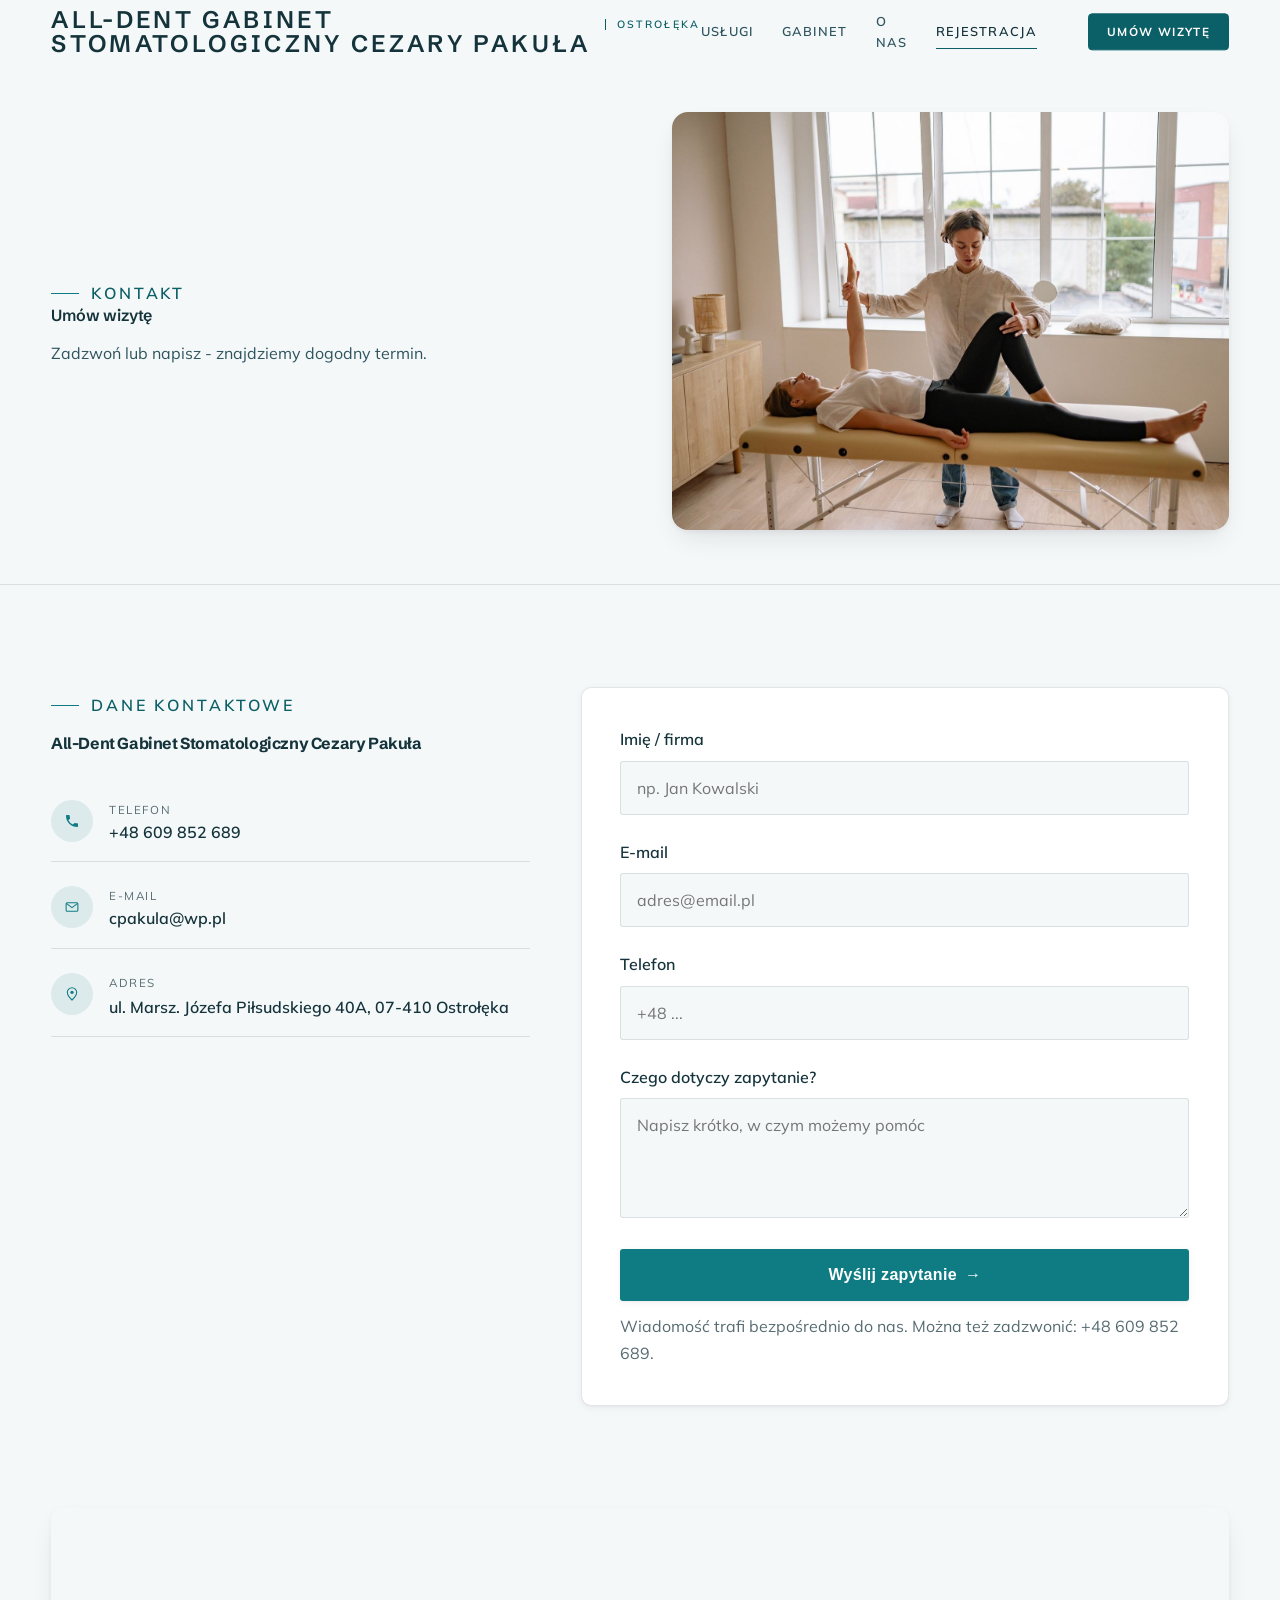
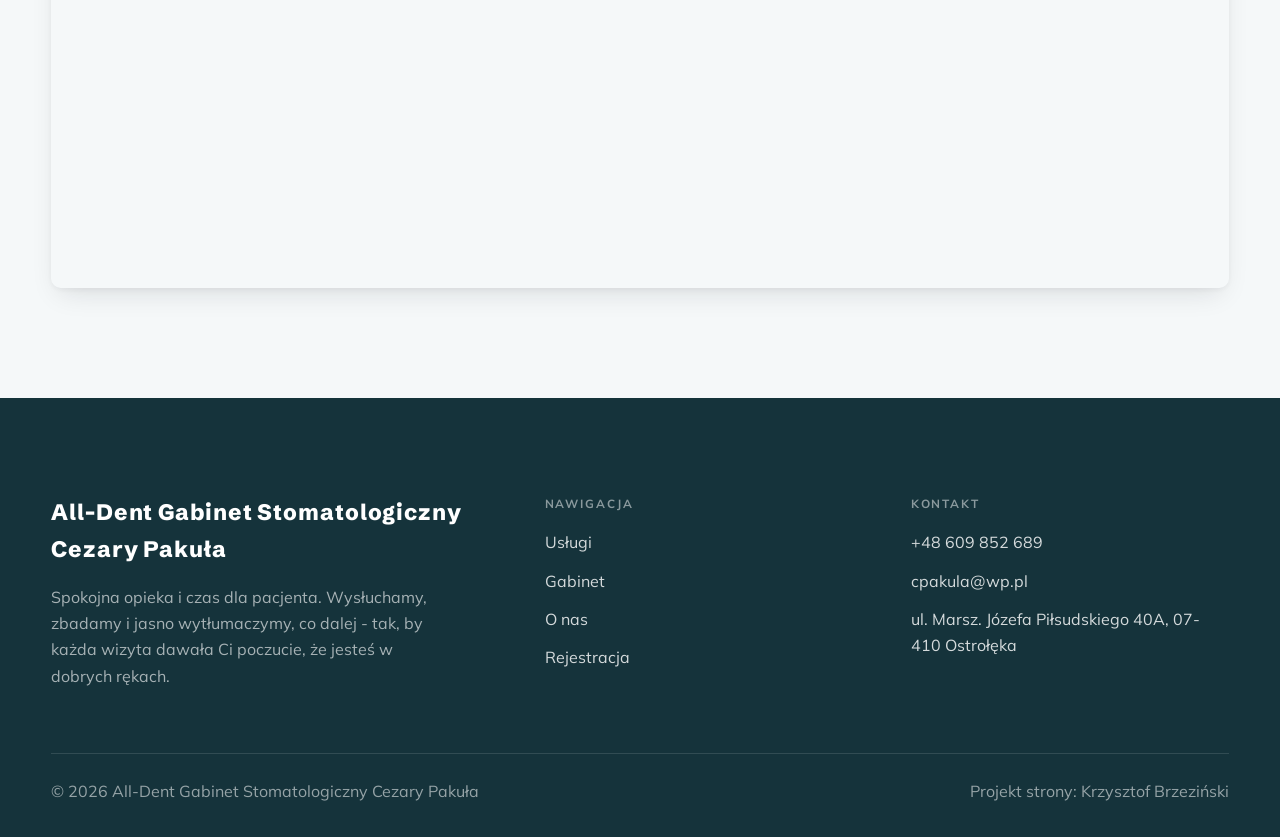
==== commit 82c3e7f2: "Demo All-Dent: świeży build + fix duplikatu galerii" ====
--- a/kontakt.html
+++ b/kontakt.html
@@ -3,8 +3,8 @@
 <head>
 <meta charset="UTF-8">
 <meta name="viewport" content="width=device-width, initial-scale=1.0">
-<title>Kontakt - All-Dent Gabinet Stomatologiczny</title>
-<meta name="description" content="Kontakt All-Dent Gabinet Stomatologiczny - Ostrołęka, mazowieckie">
+<title>Kontakt - All-Dent Gabinet Stomatologiczny Cezary Pakuła</title>
+<meta name="description" content="Kontakt All-Dent Gabinet Stomatologiczny Cezary Pakuła - ul. Marsz. Józefa Piłsudskiego 40A, 07-410 Ostrołęka">
 <link rel="preconnect" href="https://fonts.googleapis.com">
 <link rel="preconnect" href="https://fonts.gstatic.com" crossorigin>
 <link href="https://fonts.googleapis.com/css2?family=Schibsted+Grotesk:wght@500;600;700&family=Mulish:wght@400;500;600;700&display=swap" rel="stylesheet">
@@ -14,7 +14,7 @@
 
 <header class="nav">
   <div class="wrap nav-inner">
-    <a class="brand" href="index.html"><span class="name">All-Dent Gabinet Stomatologiczny</span><span class="sub">Ostrołęka</span></a>
+    <a class="brand" href="index.html"><span class="name">All-Dent Gabinet Stomatologiczny Cezary Pakuła</span><span class="sub">Ostrołęka</span></a>
     <nav class="nav-links">
       <a href="oferta.html">Usługi</a>
       <a href="realizacje.html">Gabinet</a>
@@ -28,7 +28,7 @@
 
 <section class="pagehead pagehead-soft">
   <div class="wrap">
-    <figure class="ph-fig reveal"><img src="img/g6.jpg" alt="All-Dent Gabinet Stomatologiczny - Umów wizytę" loading="lazy"></figure>
+    <figure class="ph-fig reveal"><img src="img/g10.jpg" alt="All-Dent Gabinet Stomatologiczny Cezary Pakuła - Umów wizytę" loading="lazy"></figure>
     <div class="ph-copy reveal">
       <span class="eyebrow">Kontakt</span>
       <h1>Umów wizytę</h1>
@@ -40,23 +40,31 @@
   <div class="wrap contact-grid">
     <div class="reveal">
       <span class="eyebrow">Dane kontaktowe</span>
-      <h2 style="margin:var(--space-4) 0 var(--space-6)">All-Dent Gabinet Stomatologiczny</h2>
+      <h2 style="margin:var(--space-4) 0 var(--space-6)">All-Dent Gabinet Stomatologiczny Cezary Pakuła</h2>
       <div class="info-list">
-        <div class="info-row"><div class="ic"><svg class="ico-pin" width="16" height="16" viewBox="0 0 24 24" fill="none" aria-hidden="true"><path d="M12 21s7-6.1 7-11.5A7 7 0 0 0 5 9.5C5 14.9 12 21 12 21Z" stroke="currentColor" stroke-width="1.6" fill="none"/><circle cx="12" cy="9.5" r="2.4" fill="currentColor"/></svg></div><div><div class="lbl">Adres</div><div class="val">ul. marsz. Józefa Piłsudskiego 40A, 07-410 Ostrołęka</div></div></div>
+        <div class="info-row"><div class="ic"><svg class="ico-tel" width="16" height="16" viewBox="0 0 24 24" fill="none" aria-hidden="true"><path d="M6.6 10.8a15.5 15.5 0 0 0 6.6 6.6l2.2-2.2a1 1 0 0 1 1-.24 11.4 11.4 0 0 0 3.6.58 1 1 0 0 1 1 1V20a1 1 0 0 1-1 1A17 17 0 0 1 3 4a1 1 0 0 1 1-1h3.5a1 1 0 0 1 1 1c0 1.25.2 2.46.58 3.6a1 1 0 0 1-.25 1l-2.23 2.2Z" fill="currentColor"/></svg></div><div><div class="lbl">Telefon</div><a class="val" href="tel:+48609852689">+48 609 852 689</a></div></div>
+        <div class="info-row"><div class="ic"><svg class="ico-mail" width="16" height="16" viewBox="0 0 24 24" fill="none" aria-hidden="true"><rect x="3.2" y="5.5" width="17.6" height="13" rx="1.6" stroke="currentColor" stroke-width="1.6"/><path d="M4 7l8 6 8-6" stroke="currentColor" stroke-width="1.6" stroke-linecap="round" stroke-linejoin="round"/></svg></div><div><div class="lbl">E-mail</div><a class="val" href="mailto:cpakula@wp.pl">cpakula@wp.pl</a></div></div>
+        <div class="info-row"><div class="ic"><svg class="ico-pin" width="16" height="16" viewBox="0 0 24 24" fill="none" aria-hidden="true"><path d="M12 21s7-6.1 7-11.5A7 7 0 0 0 5 9.5C5 14.9 12 21 12 21Z" stroke="currentColor" stroke-width="1.6" fill="none"/><circle cx="12" cy="9.5" r="2.4" fill="currentColor"/></svg></div><div><div class="lbl">Adres</div><div class="val">ul. Marsz. Józefa Piłsudskiego 40A, 07-410 Ostrołęka</div></div></div>
       </div>
     </div>
     <div class="reveal">
-      <div class="form">
-        <h3 style="margin-bottom:var(--space-4)">Najszybciej telefonicznie</h3>
-        <p class="muted" style="margin-bottom:var(--space-5)">Zadzwoń, opisz problem, a dobierzemy dogodny termin i podpowiemy, co dalej.</p>
-        <span style="color:var(--muted)">Zadzwoń lub napisz - chętnie odpowiemy.</span>
-      </div>
+      <form class="form" action="https://formsubmit.co/cpakula@wp.pl" method="POST">
+        <input type="hidden" name="_subject" value="Zapytanie ze strony All-Dent Gabinet Stomatologiczny Cezary Pakuła">
+        <input type="hidden" name="_captcha" value="false">
+        <input type="hidden" name="_template" value="table">
+        <div class="fld"><label for="name">Imię / firma</label><input id="name" name="name" type="text" placeholder="np. Jan Kowalski" required></div>
+        <div class="fld"><label for="email">E-mail</label><input id="email" name="email" type="email" placeholder="adres@email.pl" required></div>
+        <div class="fld"><label for="phone">Telefon</label><input id="phone" name="phone" type="tel" placeholder="+48 ..."></div>
+        <div class="fld"><label for="msg">Czego dotyczy zapytanie?</label><textarea id="msg" name="message" placeholder="Napisz krótko, w czym możemy pomóc" required></textarea></div>
+        <button type="submit" class="btn btn-accent" style="width:100%;justify-content:center">Wyślij zapytanie <span class="arr">→</span></button>
+        <p class="note">Wiadomość trafi bezpośrednio do nas. Można też zadzwonić: +48 609 852 689.</p>
+      </form>
     </div>
   </div>
 </section>
 <section style="padding-top:0">
   <div class="wrap reveal">
-    <iframe class="map" title="All-Dent Gabinet Stomatologiczny - Ostrołęka" src="https://maps.google.com/maps?q=All-Dent%20Piłsudskiego%2040A%20Ostrołęka&z=15&output=embed" loading="lazy" referrerpolicy="no-referrer-when-downgrade"></iframe>
+    <iframe class="map" title="All-Dent Gabinet Stomatologiczny Cezary Pakuła - Ostrołęka" src="https://maps.google.com/maps?q=53.0848854%2C21.581986&z=15&output=embed" loading="lazy" referrerpolicy="no-referrer-when-downgrade"></iframe>
   </div>
 </section>
 
@@ -64,7 +72,7 @@
   <div class="wrap">
     <div class="foot-grid">
       <div class="foot-brand">
-        <div class="name">All-Dent Gabinet Stomatologiczny</div>
+        <div class="name">All-Dent Gabinet Stomatologiczny Cezary Pakuła</div>
         <p>Spokojna opieka i czas dla pacjenta. Wysłuchamy, zbadamy i jasno wytłumaczymy, co dalej - tak, by każda wizyta dawała Ci poczucie, że jesteś w dobrych rękach.</p>
       </div>
       <div class="foot-col">
@@ -76,16 +84,18 @@
       </div>
       <div class="foot-col">
         <h4>Kontakt</h4>
-        <p>ul. Piłsudskiego 40A<br>07-410 Ostrołęka</p>
+        <a href="tel:+48609852689">+48 609 852 689</a>
+        <a href="mailto:cpakula@wp.pl">cpakula@wp.pl</a>
+        <p>ul. Marsz. Józefa Piłsudskiego 40A, 07-410 Ostrołęka</p>
       </div>
     </div>
     <div class="foot-bot">
-      <span>© 2026 All-Dent Gabinet Stomatologiczny</span>
+      <span>© 2026 All-Dent Gabinet Stomatologiczny Cezary Pakuła</span>
       <span>Projekt strony: Krzysztof Brzeziński</span>
     </div>
   </div>
 </footer>
-<div class="sticky-reserve"><a class="sr-book" href="kontakt.html">Umów wizytę</a></div>
+<div class="sticky-reserve"><a class="sr-book" href="kontakt.html">Umów wizytę</a><a class="sr-call" href="tel:+48609852689" aria-label="Zadzwoń"><svg class="ico-tel" width="16" height="16" viewBox="0 0 24 24" fill="none" aria-hidden="true"><path d="M6.6 10.8a15.5 15.5 0 0 0 6.6 6.6l2.2-2.2a1 1 0 0 1 1-.24 11.4 11.4 0 0 0 3.6.58 1 1 0 0 1 1 1V20a1 1 0 0 1-1 1A17 17 0 0 1 3 4a1 1 0 0 1 1-1h3.5a1 1 0 0 1 1 1c0 1.25.2 2.46.58 3.6a1 1 0 0 1-.25 1l-2.23 2.2Z" fill="currentColor"/></svg></a></div>
 
 <script src="assets/main.js"></script>
 </body>
